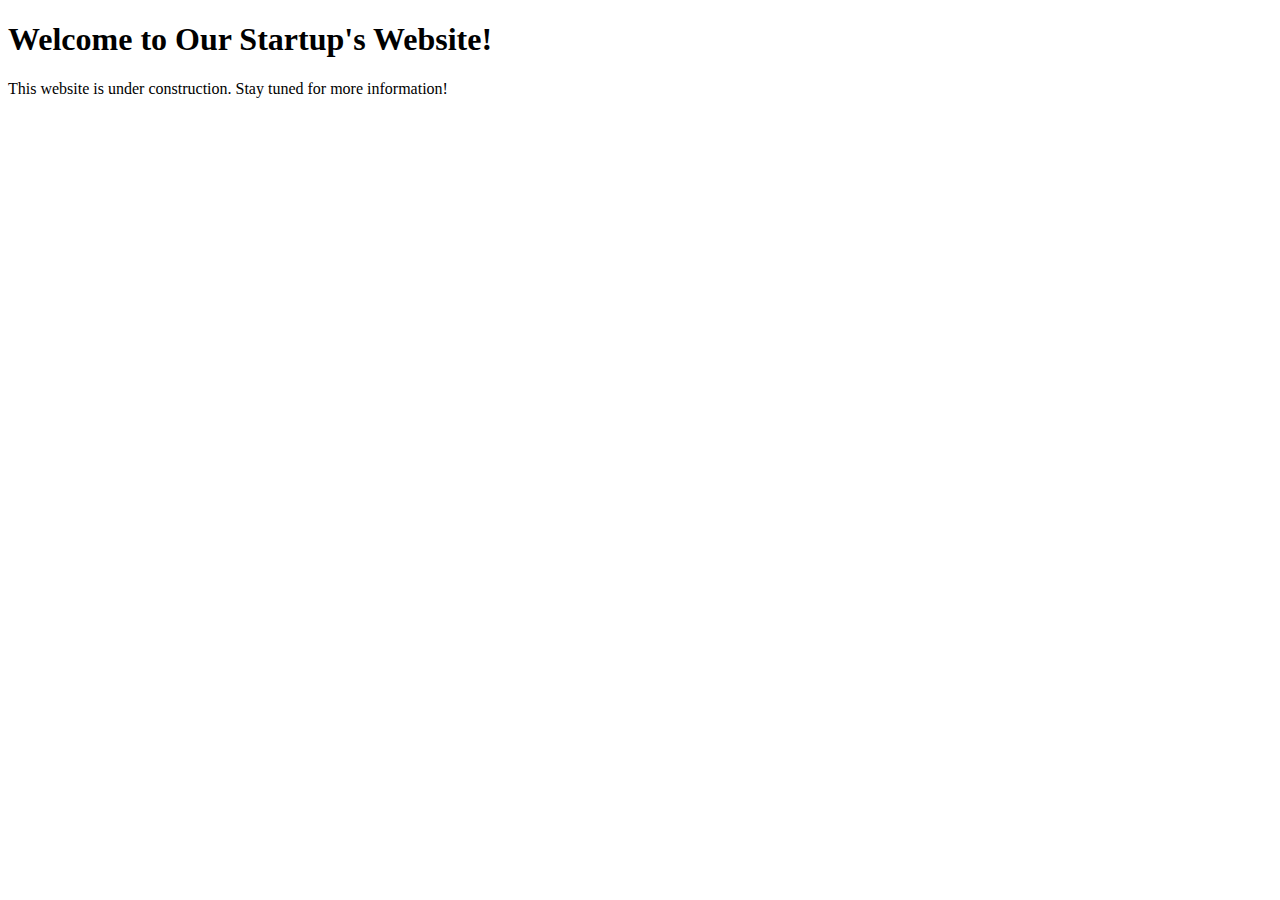
==== index.html @ d04750e4 "test index" ====
<!DOCTYPE html>
<html>
<head>
  <title>Your Startup</title>
</head>
<body>
  <h1>Welcome to Our Startup's Website!</h1>
  <p>This website is under construction. Stay tuned for more information!</p>
</body>
</html>
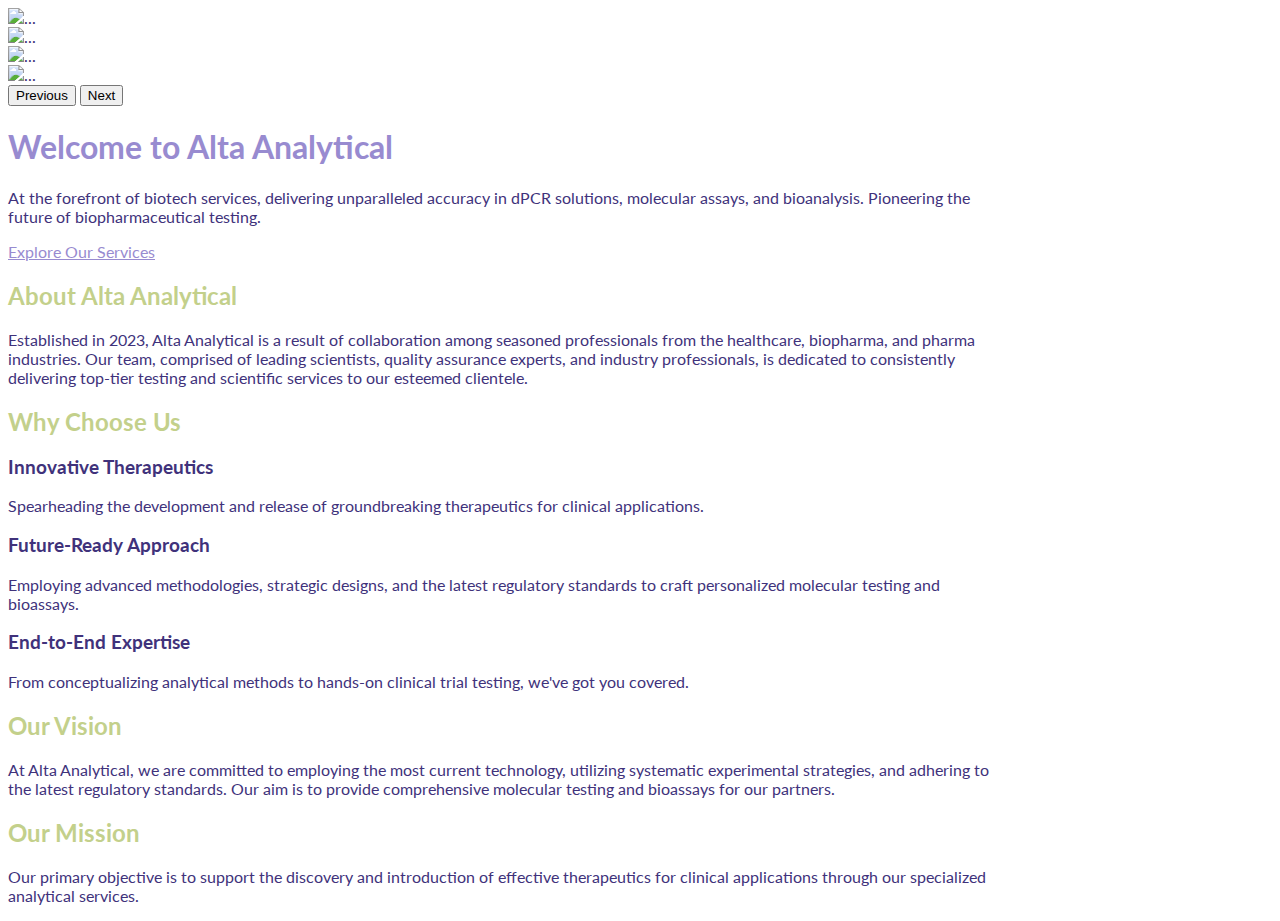
==== commit 66811180: "first version" ====
--- a/index.html
+++ b/index.html
@@ -1,10 +1,123 @@
 <!DOCTYPE html>
 <html>
+
 <head>
+  <link href="https://fonts.googleapis.com/css2?family=Lato:wght@400;700&display=swap" rel="stylesheet">
+
+  <link href="https://cdn.jsdelivr.net/npm/bootstrap@5.3.0/dist/css/bootstrap.min.css" rel="stylesheet"
+    integrity="sha384-9ndCyUaIbzAi2FUVXJi0CjmCapSmO7SnpJef0486qhLnuZ2cdeRhO02iuK6FUUVM" crossorigin="anonymous">
+
+  <!-- Bootstrap JS and jQuery (needed for the navbar) -->
+  <script src="https://code.jquery.com/jquery-3.7.0.min.js"
+    integrity="sha256-2Pmvv0kuTBOenSvLm6bvfBSSHrUJ+3A7x6P5Ebd07/g=" crossorigin="anonymous"></script>
+  <script src="https://cdn.jsdelivr.net/npm/bootstrap@5.3.0/dist/js/bootstrap.bundle.min.js"
+    integrity="sha384-geWF76RCwLtnZ8qwWowPQNguL3RmwHVBC9FhGdlKrxdiJJigb/j/68SIy3Te4Bkz"
+    crossorigin="anonymous"></script>
+
+  <link rel="stylesheet" type="text/css" href="styles.css">
+
   <title>Your Startup</title>
+
+
 </head>
+
 <body>
-  <h1>Welcome to Our Startup's Website!</h1>
-  <p>This website is under construction. Stay tuned for more information!</p>
+  <div id="navbar-placeholder" class="sticky-top"></div>
+
+  <div id="myCarousel" class="carousel slide" data-bs-ride="carousel" data-bs-interval="5000">
+    <div class="carousel-inner">
+      <div class="carousel-item">
+        <img src="00231-3543902367.png" class="d-block w-100" alt="...">
+      </div>
+      <div class="carousel-item active">
+        <img src="00232-484627762.png" class="d-block w-100" alt="...">
+      </div>
+      <div class="carousel-item">
+        <img src="00233-46316086.png" class="d-block w-100" alt="...">
+      </div>
+      <div class="carousel-item">
+        <img src="00498-2562715648.png" class="d-block w-100" alt="...">
+      </div>
+    </div>
+    <button class="carousel-control-prev" type="button" data-bs-target="#myCarousel" data-bs-slide="prev">
+      <span class="carousel-control-prev-icon" aria-hidden="true"></span>
+      <span class="visually-hidden">Previous</span>
+    </button>
+    <button class="carousel-control-next" type="button" data-bs-target="#myCarousel" data-bs-slide="next">
+      <span class="carousel-control-next-icon" aria-hidden="true"></span>
+      <span class="visually-hidden">Next</span>
+    </button>
+  </div>
+
+
+
+
+  <div class="container">
+    <!-- Hero Section -->
+    <div class="container-fluid py-5">
+      <div class="container text-center">
+        <h1 class="display-4 mb-3">Welcome to Alta Analytical</h1>
+        <p class="lead">At the forefront of biotech services, delivering unparalleled accuracy in dPCR solutions,
+          molecular assays, and bioanalysis. Pioneering the future of biopharmaceutical testing.</p>
+        <a href="services.html" class="btn btn-light btn-lg mt-4">Explore Our Services</a>
+      </div>
+    </div>
+
+    <!-- Introduction Section -->
+    <div class="container my-5">
+      <h2 class="mb-2">About Alta Analytical</h2>
+      <p>
+        Established in 2023, Alta Analytical is a result of collaboration among seasoned professionals from the
+        healthcare, biopharma, and pharma industries. Our team, comprised of leading scientists, quality assurance
+        experts, and industry professionals, is dedicated to consistently delivering top-tier testing and scientific
+        services to our esteemed clientele.
+      </p>
+    </div>
+
+    <!-- Why Choose Alta? Section -->
+    <div class="container my-5">
+      <h2 class="mb-2">Why Choose Us</h2>
+      <div class="row">
+        <!-- Innovative Therapeutics -->
+        <div class="col-md-4 mb-4">
+          <h3 class="h4 mb-3">Innovative Therapeutics</h3>
+          <p>Spearheading the development and release of groundbreaking therapeutics for clinical applications.</p>
+        </div>
+
+        <!-- Future-Ready Approach -->
+        <div class="col-md-4 mb-4">
+          <h3 class="h4 mb-3">Future-Ready Approach</h3>
+          <p>Employing advanced methodologies, strategic designs, and the latest regulatory standards to craft personalized
+            molecular testing and bioassays.</p>
+        </div>
+
+        <!-- End-to-End Expertise -->
+        <div class="col-md-4 mb-4">
+          <h3 class="h4 mb-3">End-to-End Expertise</h3>
+          <p>From conceptualizing analytical methods to hands-on clinical trial testing, we've got you covered.</p>
+        </div>
+      </div>
+    </div>
+
+    <!-- Vision & Mission Section -->
+    <div class="container my-5">
+      <h2 class="mb-2 mt-4">Our Vision</h2>
+      <p>
+        At Alta Analytical, we are committed to employing the most current technology, utilizing systematic experimental
+        strategies, and adhering to the latest regulatory standards. Our aim is to provide comprehensive molecular
+        testing and bioassays for our partners.
+      </p>
+
+      <h2 class="mb-2 mt-4">Our Mission</h2>
+      <p>
+        Our primary objective is to support the discovery and introduction of effective therapeutics for clinical
+        applications through our specialized analytical services.
+      </p>
+    </div>
+  </div>
+
+  <div id="footer-placeholder"></div>
+  <script src="end.js"></script>
 </body>
+
 </html>--- a/styles.css
+++ b/styles.css
@@ -0,0 +1,114 @@
+:root {
+  --bg-color: #FFFFFF;
+  --primary-color: #988bd0;
+  --secondary-color: #C3D08B;
+  --primary-text-color: #40327B;
+  --secondary-text-color: #3F461D;
+}
+
+body {
+  background-color: var(--bg-color);
+  color: var(--primary-text-color);
+  font-family: 'Lato', sans-serif;
+}
+
+h1,
+.btn-primary {
+  color: var(--primary-color);
+}
+
+.btn-primary {
+  background-color: var(--primary-color) !important;
+  border-color: var(--primary-color) !important;
+  color: #ffffff;
+  
+}
+
+h2,
+.btn-secondary {
+  color: var(--secondary-color);
+}
+
+a,
+.text-primary {
+  color: var(--primary-color) !important;;
+}
+
+h5,
+.card-title {
+  color: var(--primary-color);
+}
+h6,
+.card-subtitle {
+  color: var(--secondary-color);
+}
+
+p,
+.card-text {
+  color: var(--primary-text-color);
+}
+
+.hero-bg-about {
+  background-size: cover;       /* Cover the entire viewport */
+  background-position: center;  /* Center the image */
+  background-repeat: no-repeat; /* Don't repeat the image */
+  height: 25vh;                 /* Set a height, e.g., 80% of the viewport height */
+  color: #fff;                  /* Set text color to white for better visibility */
+  align-items: center;
+}
+
+.custom-card {
+  border: none;
+  border-radius: 20px;
+  box-shadow: 0 0 10px 0 rgba(0, 0, 0, 0.15);
+  transition: all 0.3s ease-in-out;
+}
+
+.custom-card:hover {
+  box-shadow: 0 0 30px 0 rgba(0, 0, 0, 0.2);
+}
+
+.person-card {
+  border: none;
+  text-align: left;
+  align-items: center;
+}
+
+.person-img {
+  max-height: 150px; max-width: 150px; 
+}
+
+.object-cover {
+  object-fit: cover;
+}
+
+
+@media (min-width: 992px) {
+  .container {
+    max-width: 1000px;  /* Replace with your desired maximum width */
+  }
+}
+@media (max-width: 992px) { /* adjust this value to match the Bootstrap breakpoint you're using */
+  .navbar-collapse {
+    position: fixed;
+    top: 0;
+    right: 0;
+    bottom: 0;
+    width: 75%; /* adjust this value to set the width of the overlay */
+    max-width: 300px; /* adjust this value to set a max width for the overlay */
+    padding: 1rem;
+    background-color: white;
+    overflow: auto;
+    z-index: 1000; /* add this line */
+    transition: all 0.2s linear;
+  }
+
+  .navbar-collapse.collapsing {
+    visibility: hidden;
+    right: -100%;
+  }
+
+  .navbar-collapse.show {
+    right: 0px;
+  }
+}
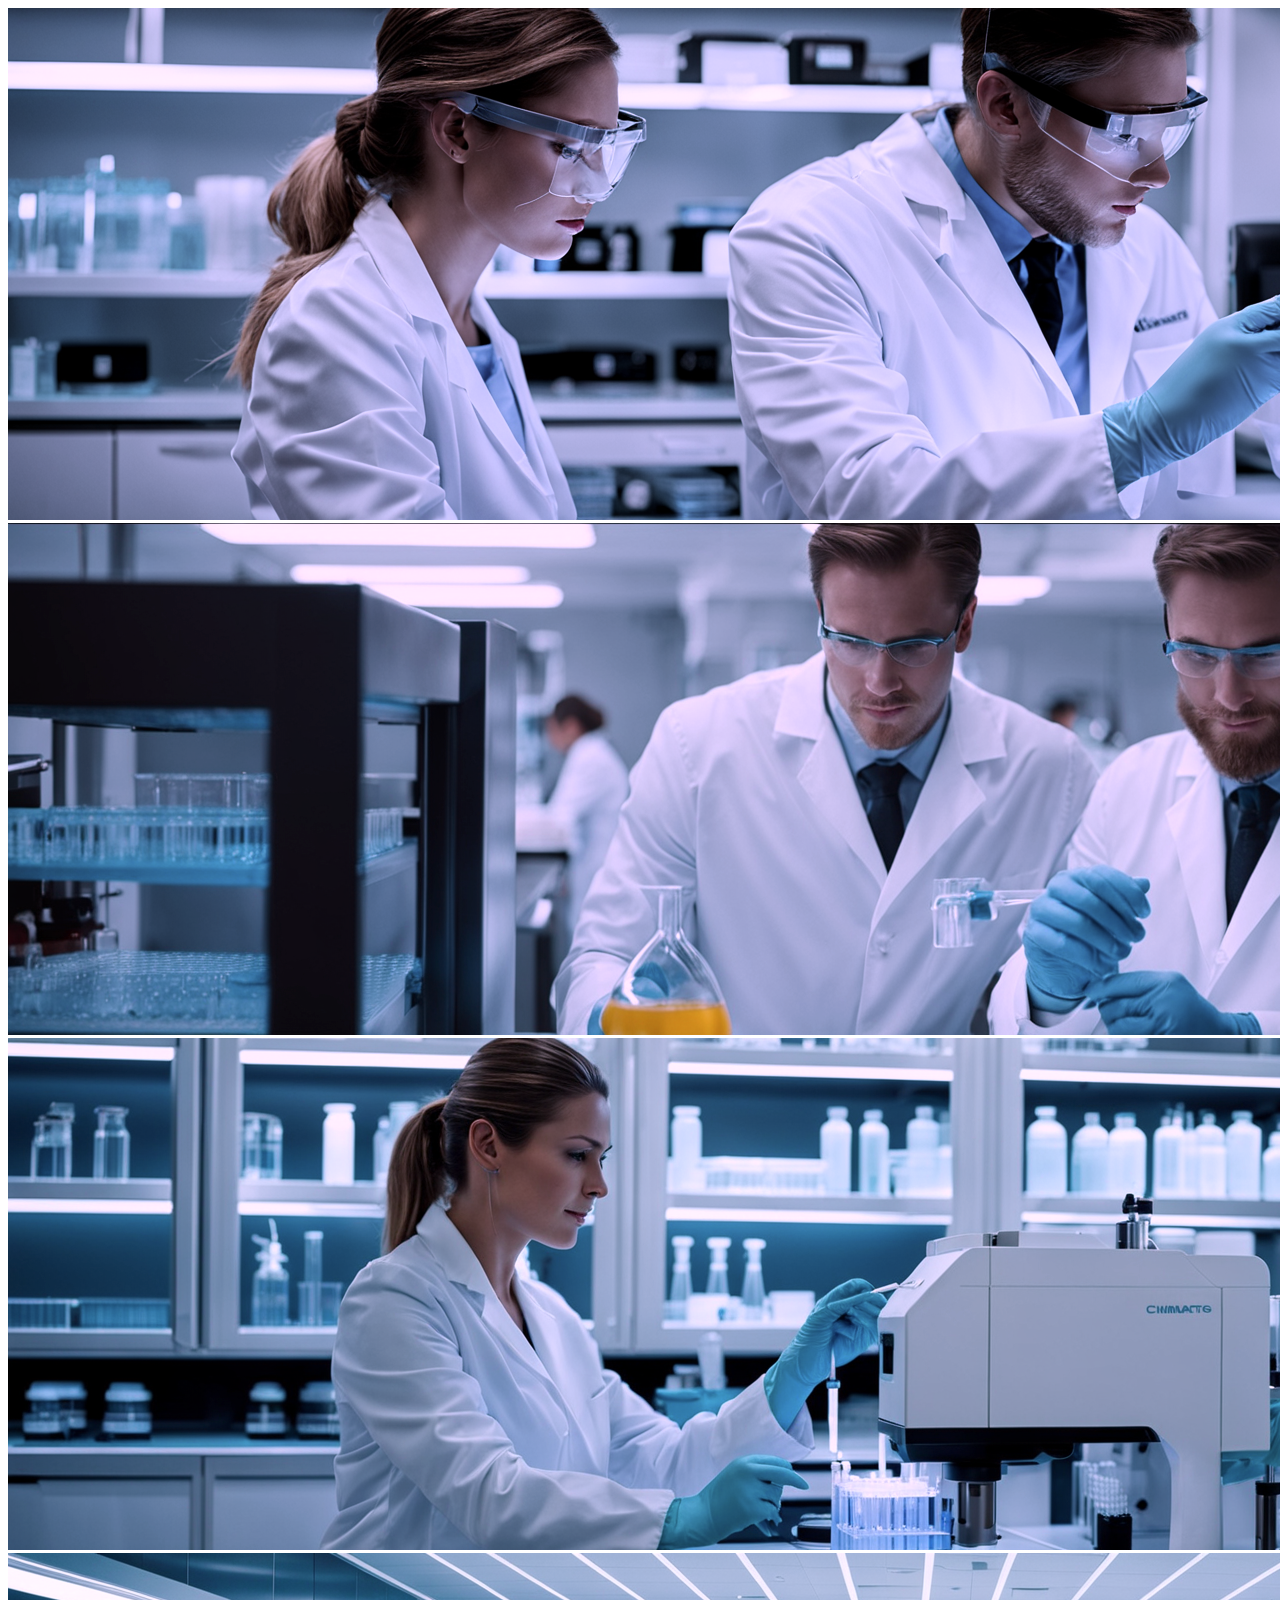
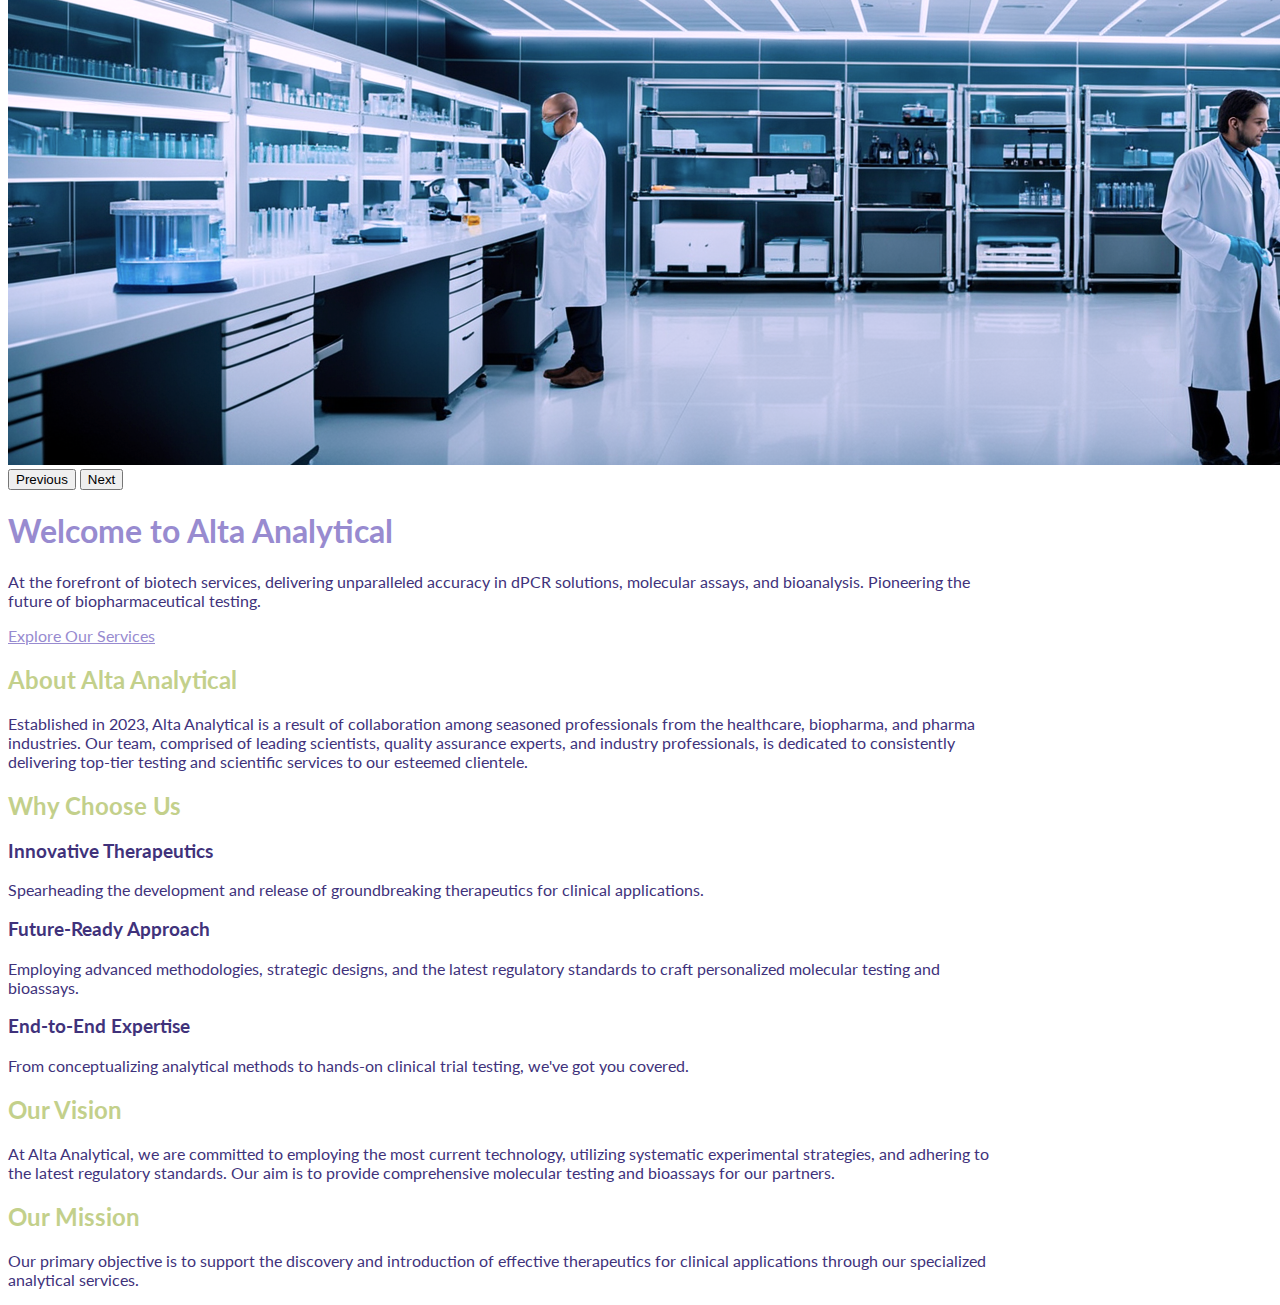
==== commit e7808af4: "first version +" ====
--- a/index.html
+++ b/index.html
@@ -27,16 +27,16 @@
   <div id="myCarousel" class="carousel slide" data-bs-ride="carousel" data-bs-interval="5000">
     <div class="carousel-inner">
       <div class="carousel-item">
-        <img src="00231-3543902367.png" class="d-block w-100" alt="...">
+        <img src="c1.png" class="d-block w-100" alt="...">
       </div>
       <div class="carousel-item active">
-        <img src="00232-484627762.png" class="d-block w-100" alt="...">
+        <img src="c2.png" class="d-block w-100" alt="...">
       </div>
       <div class="carousel-item">
-        <img src="00233-46316086.png" class="d-block w-100" alt="...">
+        <img src="c3.png" class="d-block w-100" alt="...">
       </div>
       <div class="carousel-item">
-        <img src="00498-2562715648.png" class="d-block w-100" alt="...">
+        <img src="c4.png" class="d-block w-100" alt="...">
       </div>
     </div>
     <button class="carousel-control-prev" type="button" data-bs-target="#myCarousel" data-bs-slide="prev">
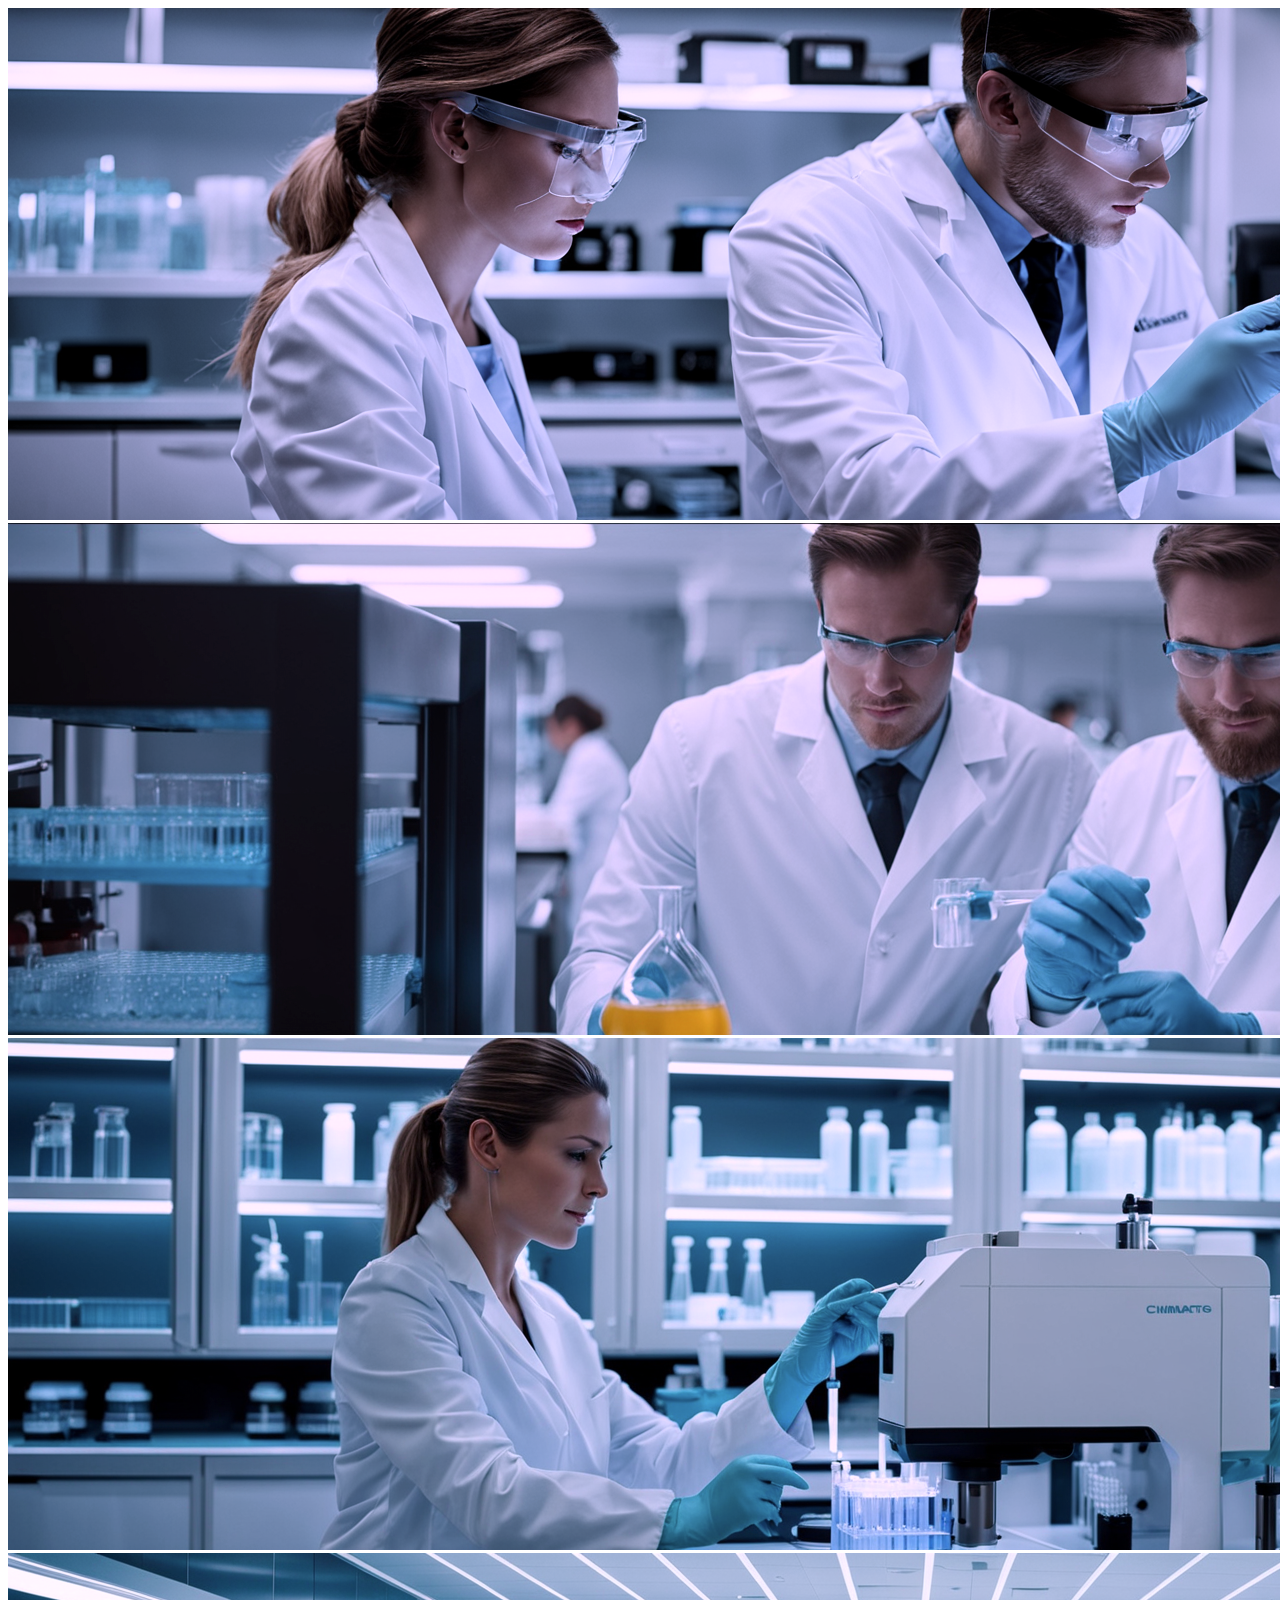
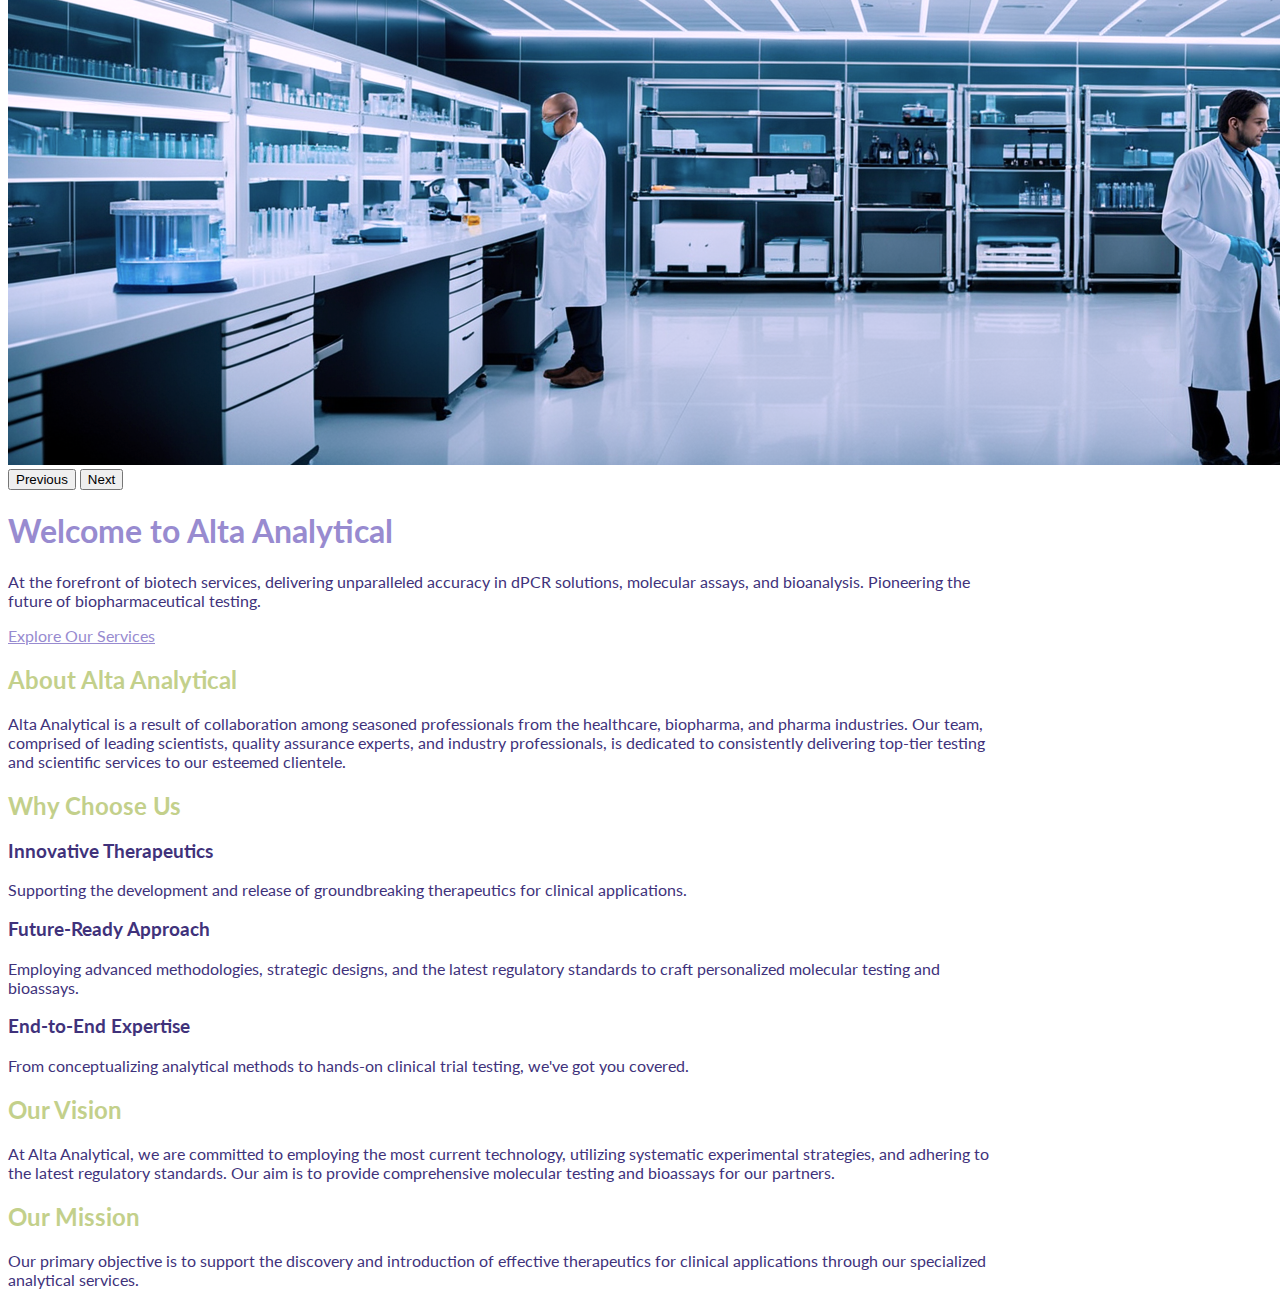
==== commit ab8386de: "edits #1" ====
--- a/index.html
+++ b/index.html
@@ -2,12 +2,14 @@
 <html>
 
 <head>
+  <meta name="viewport" content="width=device-width, initial-scale=1, shrink-to-fit=no">
+
   <link href="https://fonts.googleapis.com/css2?family=Lato:wght@400;700&display=swap" rel="stylesheet">
 
   <link href="https://cdn.jsdelivr.net/npm/bootstrap@5.3.0/dist/css/bootstrap.min.css" rel="stylesheet"
     integrity="sha384-9ndCyUaIbzAi2FUVXJi0CjmCapSmO7SnpJef0486qhLnuZ2cdeRhO02iuK6FUUVM" crossorigin="anonymous">
 
-  <!-- Bootstrap JS and jQuery (needed for the navbar) -->
+  
   <script src="https://code.jquery.com/jquery-3.7.0.min.js"
     integrity="sha256-2Pmvv0kuTBOenSvLm6bvfBSSHrUJ+3A7x6P5Ebd07/g=" crossorigin="anonymous"></script>
   <script src="https://cdn.jsdelivr.net/npm/bootstrap@5.3.0/dist/js/bootstrap.bundle.min.js"
@@ -67,7 +69,7 @@
     <div class="container my-5">
       <h2 class="mb-2">About Alta Analytical</h2>
       <p>
-        Established in 2023, Alta Analytical is a result of collaboration among seasoned professionals from the
+        Alta Analytical is a result of collaboration among seasoned professionals from the
         healthcare, biopharma, and pharma industries. Our team, comprised of leading scientists, quality assurance
         experts, and industry professionals, is dedicated to consistently delivering top-tier testing and scientific
         services to our esteemed clientele.
@@ -81,7 +83,7 @@
         <!-- Innovative Therapeutics -->
         <div class="col-md-4 mb-4">
           <h3 class="h4 mb-3">Innovative Therapeutics</h3>
-          <p>Spearheading the development and release of groundbreaking therapeutics for clinical applications.</p>
+          <p>Supporting the development and release of groundbreaking therapeutics for clinical applications.</p>
         </div>
 
         <!-- Future-Ready Approach -->
--- a/styles.css
+++ b/styles.css
@@ -21,7 +21,6 @@
   background-color: var(--primary-color) !important;
   border-color: var(--primary-color) !important;
   color: #ffffff;
-  
 }
 
 h2,
@@ -31,13 +30,15 @@
 
 a,
 .text-primary {
-  color: var(--primary-color) !important;;
+  color: var(--primary-color) !important;
+  ;
 }
 
 h5,
 .card-title {
   color: var(--primary-color);
 }
+
 h6,
 .card-subtitle {
   color: var(--secondary-color);
@@ -49,11 +50,16 @@
 }
 
 .hero-bg-about {
-  background-size: cover;       /* Cover the entire viewport */
-  background-position: center;  /* Center the image */
-  background-repeat: no-repeat; /* Don't repeat the image */
-  height: 25vh;                 /* Set a height, e.g., 80% of the viewport height */
-  color: #fff;                  /* Set text color to white for better visibility */
+  background-size: cover;
+  /* Cover the entire viewport */
+  background-position: center;
+  /* Center the image */
+  background-repeat: no-repeat;
+  /* Don't repeat the image */
+  height: 25vh;
+  /* Set a height, e.g., 80% of the viewport height */
+  color: #fff;
+  /* Set text color to white for better visibility */
   align-items: center;
 }
 
@@ -75,7 +81,8 @@
 }
 
 .person-img {
-  max-height: 150px; max-width: 150px; 
+  max-height: 150px;
+  max-width: 150px;
 }
 
 .object-cover {
@@ -85,21 +92,28 @@
 
 @media (min-width: 992px) {
   .container {
-    max-width: 1000px;  /* Replace with your desired maximum width */
+    max-width: 1000px;
+    /* Replace with your desired maximum width */
   }
 }
-@media (max-width: 992px) { /* adjust this value to match the Bootstrap breakpoint you're using */
+
+@media (max-width: 992px) {
+
+  /* adjust this value to match the Bootstrap breakpoint you're using */
   .navbar-collapse {
     position: fixed;
     top: 0;
     right: 0;
     bottom: 0;
-    width: 75%; /* adjust this value to set the width of the overlay */
-    max-width: 300px; /* adjust this value to set a max width for the overlay */
+    width: 75%;
+    /* adjust this value to set the width of the overlay */
+    max-width: 300px;
+    /* adjust this value to set a max width for the overlay */
     padding: 1rem;
     background-color: white;
     overflow: auto;
-    z-index: 1000; /* add this line */
+    z-index: 1000;
+    /* add this line */
     transition: all 0.2s linear;
   }
 
@@ -112,3 +126,13 @@
     right: 0px;
   }
 }
+
+@media (max-width: 992px) {
+  body {
+    font-size: 1.25rem;
+  }
+
+  .nav-link {
+    font-size: 2.5rem;
+  }
+}